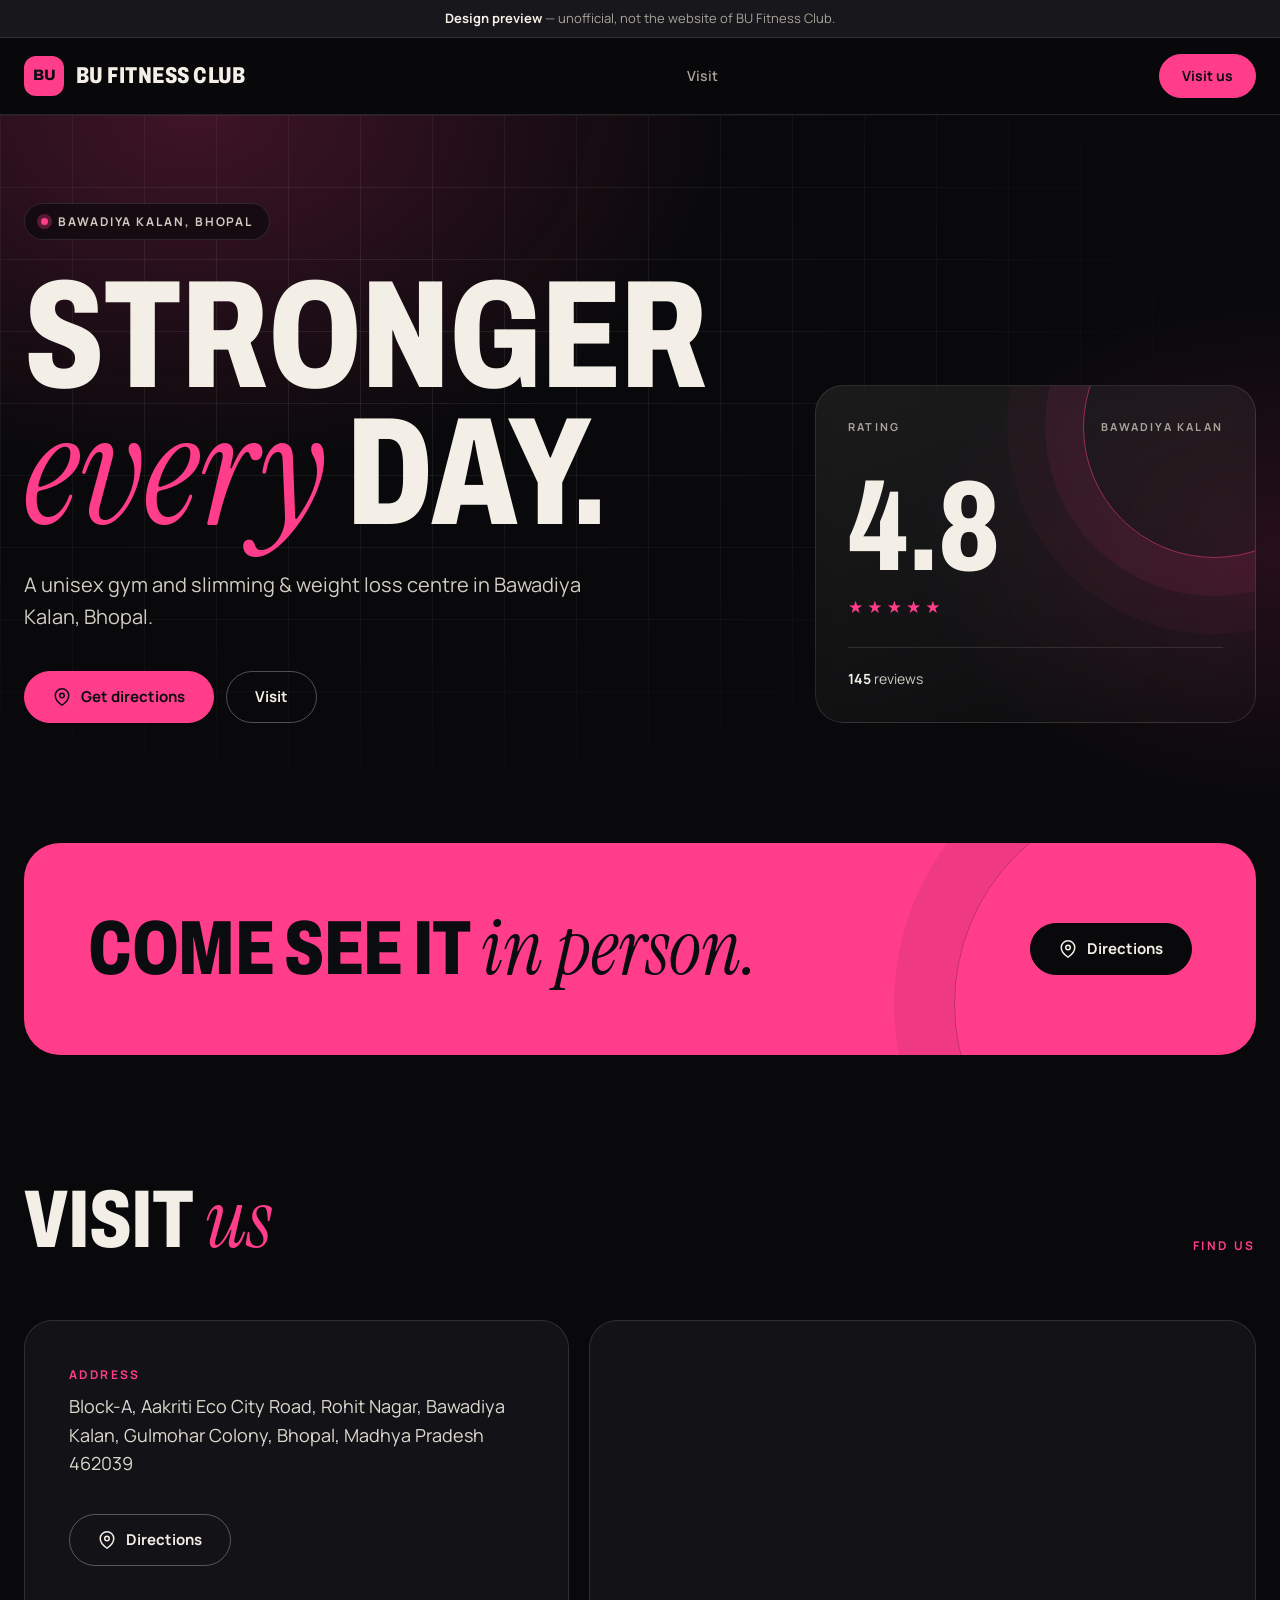
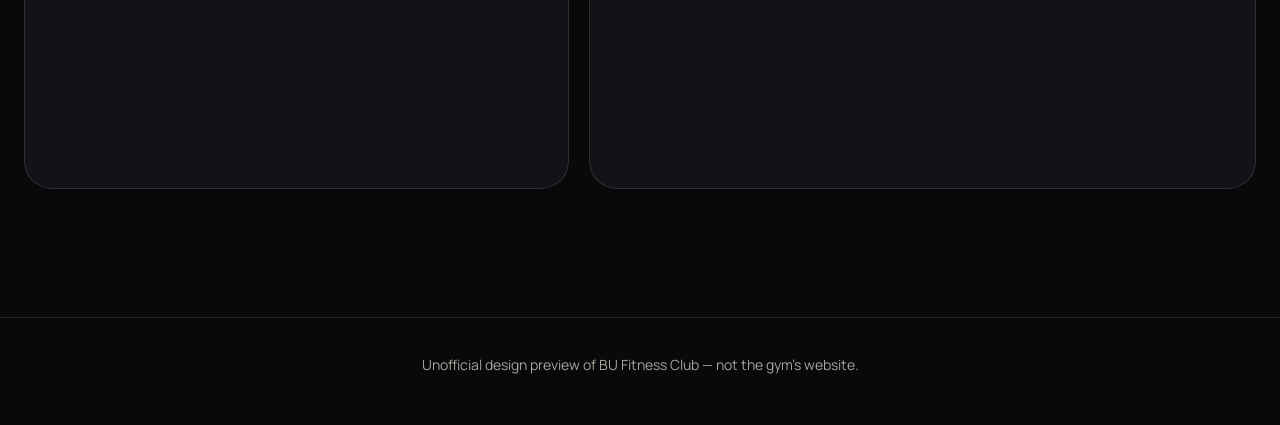
==== sites/bu-fitness-club/index.html @ 49f91fd2 "Premium v3 template ported from Claude Design; add BU Fitness, TRP Fitness, Torquehouse drafts; fix " ====
<!DOCTYPE html>
<html lang="en">
<head>
  <meta charset="UTF-8">
  <meta name="viewport" content="width=device-width, initial-scale=1.0">
  <title>BU Fitness Club | Design preview (unofficial)</title>
  <meta name="description" content="Unofficial design preview for BU Fitness Club, Bawadiya Kalan, Bhopal.">
  <meta name="robots" content="noindex, nofollow">
  <meta name="theme-color" content="#09090b">
  <meta property="og:type" content="website">
  <meta property="og:title" content="BU Fitness Club | Design preview (unofficial)">
  <meta property="og:description" content="Unofficial design preview for BU Fitness Club, Bawadiya Kalan, Bhopal.">
  <link rel="icon" href="data:image/svg+xml,%3Csvg%20xmlns%3D%22http%3A%2F%2Fwww.w3.org%2F2000%2Fsvg%22%20viewBox%3D%220%200%2064%2064%22%3E%3Crect%20width%3D%2264%22%20height%3D%2264%22%20rx%3D%2216%22%20fill%3D%22%23ff3d8b%22%2F%3E%3Ctext%20x%3D%2232%22%20y%3D%2242%22%20font-family%3D%22Arial%22%20font-weight%3D%22800%22%20font-size%3D%2226%22%20text-anchor%3D%22middle%22%20fill%3D%22%230b0c10%22%3EBU%3C%2Ftext%3E%3C%2Fsvg%3E">
  <link rel="preconnect" href="https://fonts.googleapis.com">
  <link rel="preconnect" href="https://fonts.gstatic.com" crossorigin>
  <link href="https://fonts.googleapis.com/css2?family=Archivo:wdth,wght@62..125,500..900&family=Instrument+Serif:ital@0;1&family=Manrope:wght@400;500;600;700&display=swap" rel="stylesheet">
  <link rel="stylesheet" href="assets/css/style.css">
  <style>:root{--accent:#ff3d8b;--accent-rgb:255,61,139;--on-accent:#0b0c10}</style>
  <script>document.documentElement.classList.add("js");setTimeout(function(){if(!window.__gymOk)document.documentElement.classList.add("reveal-all")},2500)</script>
</head>
<body>
  <a class="skip" href="#main">Skip to content</a>
  <div class="top">
  <div class="preview-bar"><strong>Design preview</strong> &mdash; unofficial, not the website of BU Fitness Club.</div>
  <header class="site-header">
    <div class="wrap nav">
      <a class="brand" href="#" aria-label="BU Fitness Club home"><span class="brand-mark">BU</span>BU Fitness Club</a>
      <button class="menu-btn" type="button" aria-label="Menu" aria-expanded="false" aria-controls="nav-links"><span></span></button>
      <nav id="nav-links" class="nav-links" aria-label="Main">
        <a href="#visit">Visit</a>
      </nav>
      <a class="btn sm nav-cta" href="#visit">Visit us</a>
    </div>
  </header>
  </div>

  <main id="main">
    <section class="hero">
      
      <div class="wrap hero-grid">
        <div>
          <span class="pill"><i></i>Bawadiya Kalan, Bhopal</span>
          <h1 class="disp h1">Stronger<br><em class="serif">every</em> day.</h1>
          <p class="lead">A unisex gym and slimming &amp; weight loss centre in Bawadiya Kalan, Bhopal.</p>
          <div class="cta">
            <a class="btn" target="_blank" rel="noopener" href="https://www.google.com/maps/search/?api=1&query=BU+Fitness+Club+Bawadiya+Kalan+Bhopal"><svg viewBox="0 0 24 24" fill="none" stroke="currentColor" stroke-width="2" stroke-linecap="round" stroke-linejoin="round" aria-hidden="true"><path d="M21 10c0 7-9 13-9 13s-9-6-9-13a9 9 0 0 1 18 0z"/><circle cx="12" cy="10" r="3"/></svg>Get directions</a>
            <a class="btn ghost" href="#visit">Visit</a>
          </div>
        </div>
        <aside class="pass reveal" aria-label="Rating"><div class="tag"><span>Rating</span><span>Bawadiya Kalan</span></div><div class="score">4.8</div><div class="stars" style="--p:96%" role="img" aria-label="Rated 4.8 out of 5">&#9733;&#9733;&#9733;&#9733;&#9733;</div><div class="meta"><span><b>145</b> reviews</span></div></aside>
      </div>
    </section>

    <section class="section" style="padding-top:0">
      <div class="wrap">
        <div class="cta-block reveal">
          <h2 class="disp">Come see it <em class="serif">in person.</em></h2>
          <div class="cta"><a class="btn dark" target="_blank" rel="noopener" href="https://www.google.com/maps/search/?api=1&query=BU+Fitness+Club+Bawadiya+Kalan+Bhopal"><svg viewBox="0 0 24 24" fill="none" stroke="currentColor" stroke-width="2" stroke-linecap="round" stroke-linejoin="round" aria-hidden="true"><path d="M21 10c0 7-9 13-9 13s-9-6-9-13a9 9 0 0 1 18 0z"/><circle cx="12" cy="10" r="3"/></svg>Directions</a></div>
        </div>
      </div>
    </section>

    <section id="visit" class="section" style="padding-top:0">
      <div class="wrap">
        <div class="sec-head reveal"><h2 class="disp h2">Visit <em class="serif">us</em></h2><span class="eyebrow">Find us</span></div>
        <div class="visit">
          <div class="info reveal">
            <dl>
              <div><dt>Address</dt><dd>Block-A, Aakriti Eco City Road, Rohit Nagar, Bawadiya Kalan, Gulmohar Colony, Bhopal, Madhya Pradesh 462039</dd></div>
            </dl>
            <div class="cta"><a class="btn ghost" target="_blank" rel="noopener" href="https://www.google.com/maps/search/?api=1&query=BU+Fitness+Club+Bawadiya+Kalan+Bhopal"><svg viewBox="0 0 24 24" fill="none" stroke="currentColor" stroke-width="2" stroke-linecap="round" stroke-linejoin="round" aria-hidden="true"><path d="M21 10c0 7-9 13-9 13s-9-6-9-13a9 9 0 0 1 18 0z"/><circle cx="12" cy="10" r="3"/></svg>Directions</a></div>
          </div>
          <div class="map reveal"><iframe title="Map to BU Fitness Club" src="https://www.google.com/maps?q=BU+Fitness+Club+Bawadiya+Kalan+Bhopal&output=embed" loading="lazy" referrerpolicy="no-referrer-when-downgrade" allowfullscreen></iframe></div>
        </div>
      </div>
    </section>
  </main>

  <footer>
    <div class="wrap">
      <p>Unofficial design preview of BU Fitness Club &mdash; not the gym&rsquo;s website.</p>
    </div>
  </footer>
  <div class="mobile-bar"><a class="btn" target="_blank" rel="noopener" href="https://www.google.com/maps/search/?api=1&query=BU+Fitness+Club+Bawadiya+Kalan+Bhopal"><svg viewBox="0 0 24 24" fill="none" stroke="currentColor" stroke-width="2" stroke-linecap="round" stroke-linejoin="round" aria-hidden="true"><path d="M21 10c0 7-9 13-9 13s-9-6-9-13a9 9 0 0 1 18 0z"/><circle cx="12" cy="10" r="3"/></svg>Get directions</a></div>
  <script src="assets/js/main.js"></script>
</body>
</html>
---- sites/bu-fitness-club/assets/css/style.css ----
/* Gym site template v3: premium dark editorial theme. Accent set per gym in index.html (--accent, --accent-rgb, --on-accent). */
:root{
  --bg:#09090b;--bg2:#0e0e11;--panel:#131317;--ink:#f3efe6;--mute:#a8a49a;--line:rgba(243,239,230,.12);
  --accent:#d6ff4a;--accent-rgb:214,255,74;--on-accent:#09090b;
}
*{box-sizing:border-box}
html{scroll-behavior:smooth;scroll-padding-top:128px;-webkit-text-size-adjust:100%}
body{margin:0;background:var(--bg);color:var(--ink);font-family:'Manrope',system-ui,-apple-system,'Segoe UI',Roboto,sans-serif;line-height:1.6;overflow-x:hidden;-webkit-font-smoothing:antialiased}
h1,h2,h3,p,ul,dl,dd{margin:0;padding:0}
ul{list-style:none}
img{max-width:100%;display:block}
a{color:inherit;text-decoration:none}
:focus-visible{outline:2px solid var(--accent);outline-offset:3px;border-radius:6px}
.wrap{width:min(1240px,100% - 48px);margin-inline:auto}
.skip{position:absolute;left:-999px;top:8px;background:var(--accent);color:var(--on-accent);padding:10px 16px;border-radius:10px;z-index:100;font-weight:700}
.skip:focus{left:12px}
.disp{font-family:'Archivo',Impact,sans-serif;font-stretch:72%;font-weight:800;text-transform:uppercase;letter-spacing:-.005em;line-height:.88}
.serif{font-family:'Instrument Serif',Georgia,serif;font-style:italic;font-weight:400;text-transform:none;letter-spacing:0}
.eyebrow{font-size:12px;font-weight:700;letter-spacing:.22em;text-transform:uppercase;color:var(--accent)}

/* buttons */
.btn{display:inline-flex;align-items:center;justify-content:center;gap:10px;min-height:52px;padding:0 28px;border-radius:999px;font-weight:700;font-size:15px;background:var(--accent);color:var(--on-accent);border:1px solid var(--accent);cursor:pointer;transition:transform .2s,box-shadow .2s,background .2s}
.btn:hover{transform:translateY(-2px);box-shadow:0 14px 40px -12px var(--accent)}
.btn.ghost{background:transparent;color:var(--ink);border-color:rgba(243,239,230,.3)}
.btn.ghost:hover{background:rgba(243,239,230,.08);box-shadow:none}
.btn.dark{background:#09090b;color:#f3efe6;border-color:#09090b}
.btn.dark:hover{box-shadow:0 14px 40px -12px #000}
.btn.sm{min-height:44px;padding:0 22px;font-size:14px}
.btn svg{width:18px;height:18px;flex:none}
.cta{display:flex;gap:12px;flex-wrap:wrap}

/* preview bar + header */
.preview-bar{background:#17171c;border-bottom:1px solid var(--line);text-align:center;font-size:13px;color:var(--mute);padding:8px 16px}
.preview-bar strong{color:var(--ink)}
.top{position:sticky;top:0;z-index:50}
.site-header{position:relative;background:rgba(9,9,11,.82);backdrop-filter:saturate(1.4) blur(14px);-webkit-backdrop-filter:saturate(1.4) blur(14px);border-bottom:1px solid var(--line)}
.nav{display:flex;align-items:center;justify-content:space-between;height:76px;gap:24px}
.brand{display:flex;align-items:center;gap:12px;font-family:'Archivo',Impact,sans-serif;font-stretch:75%;font-weight:800;text-transform:uppercase;font-size:23px;letter-spacing:.02em;line-height:1}
.brand-mark{width:40px;height:40px;border-radius:12px;background:var(--accent);color:var(--on-accent);display:grid;place-items:center;font-size:15px;letter-spacing:0;font-stretch:100%;flex:none}
.nav-links{display:flex;gap:34px;font-size:14px;font-weight:600;color:var(--mute)}
.nav-links a{transition:color .2s}.nav-links a:hover{color:var(--ink)}
.menu-btn{display:none;width:44px;height:44px;border:1px solid var(--line);background:var(--panel);color:var(--ink);border-radius:12px;cursor:pointer;place-items:center}
.menu-btn span,.menu-btn span::before,.menu-btn span::after{display:block;width:18px;height:2px;background:currentColor;border-radius:2px;position:relative;transition:transform .25s,opacity .25s}
.menu-btn span::before,.menu-btn span::after{content:"";position:absolute;left:0}
.menu-btn span::before{top:-6px}.menu-btn span::after{top:6px}
.menu-btn[aria-expanded="true"] span{background:transparent}
.menu-btn[aria-expanded="true"] span::before{transform:translateY(6px) rotate(45deg)}
.menu-btn[aria-expanded="true"] span::after{transform:translateY(-6px) rotate(-45deg)}

/* hero */
.hero{position:relative;overflow:hidden;padding:88px 0 120px;isolation:isolate}
.hero-img{position:absolute;inset:0;width:100%;height:100%;object-fit:cover;z-index:-3}
.hero::before{content:"";position:absolute;inset:0;z-index:-2;background:radial-gradient(60% 70% at 15% 0%,rgba(var(--accent-rgb),.22),transparent 70%),radial-gradient(40% 50% at 100% 60%,rgba(var(--accent-rgb),.12),transparent 70%)}
.hero.img::before{background:linear-gradient(180deg,rgba(9,9,11,.62) 0%,rgba(9,9,11,.8) 60%,var(--bg) 100%)}
.hero::after{content:"";position:absolute;inset:0;z-index:-1;background-image:linear-gradient(var(--line) 1px,transparent 1px),linear-gradient(90deg,var(--line) 1px,transparent 1px);background-size:72px 72px;-webkit-mask-image:radial-gradient(ellipse at 30% 30%,#000 10%,transparent 70%);mask-image:radial-gradient(ellipse at 30% 30%,#000 10%,transparent 70%);opacity:.7}
.hero.img::after{display:none}
.hero-grid{display:grid;grid-template-columns:1.25fr .75fr;gap:56px;align-items:end}
.hero-grid.one{grid-template-columns:minmax(0,1fr)}
.hero-grid>*,.about>*,.visit>*,.cta-block>*{min-width:0}
.pill{display:inline-flex;align-items:center;gap:10px;padding:8px 16px;border:1px solid var(--line);border-radius:999px;font-size:12px;font-weight:700;letter-spacing:.16em;text-transform:uppercase;color:#cfcbc1;background:rgba(9,9,11,.62);backdrop-filter:blur(8px)}
.pill i{width:7px;height:7px;border-radius:50%;background:var(--accent);box-shadow:0 0 0 4px rgba(var(--accent-rgb),.3)}
.h1{font-size:clamp(72px,12vw,176px);margin:28px 0 28px;max-width:8em}
.h1 em{color:var(--accent);font-size:1.02em}
.lead{font-size:20px;color:#d2cec4;max-width:30em;margin-bottom:38px}
.pass{position:relative;border:1px solid var(--line);border-radius:28px;padding:32px;background:linear-gradient(160deg,rgba(243,239,230,.08),rgba(243,239,230,.02));backdrop-filter:blur(10px);-webkit-backdrop-filter:blur(10px);overflow:hidden}
.pass::before{content:"";position:absolute;right:-90px;top:-90px;width:260px;height:260px;border-radius:50%;border:1px solid rgba(var(--accent-rgb),.55);box-shadow:0 0 0 38px rgba(var(--accent-rgb),.07),0 0 0 76px rgba(var(--accent-rgb),.04)}
.pass .tag{position:relative;display:flex;justify-content:space-between;gap:16px;font-size:11px;letter-spacing:.2em;text-transform:uppercase;color:var(--mute);font-weight:700}
.pass .score{position:relative;font-family:'Archivo',Impact,sans-serif;font-stretch:72%;font-weight:800;font-size:128px;line-height:.9;margin:34px 0 8px}
.pass .stars{position:relative;display:inline-block;background:linear-gradient(90deg,var(--accent) var(--p,100%),rgba(243,239,230,.22) var(--p,100%));-webkit-background-clip:text;background-clip:text;color:transparent;-webkit-text-fill-color:transparent;letter-spacing:.24em;font-size:17px}
.pass .meta{position:relative;margin-top:26px;padding-top:20px;border-top:1px solid var(--line);display:grid;gap:6px;font-size:14px;color:#cfcbc1}
.pass .meta b{color:var(--ink)}

/* sections */
.section{padding:128px 0}
.section.alt{background:var(--bg2);border-block:1px solid var(--line)}
.sec-head{display:flex;justify-content:space-between;align-items:end;gap:32px;margin-bottom:64px}
.h2{font-size:clamp(52px,6.4vw,92px)}
.h2 em{color:var(--accent)}
.about{display:grid;grid-template-columns:1.1fr .9fr;gap:80px;align-items:center}
.about.solo{grid-template-columns:1fr;max-width:900px}
.statement{font-family:'Instrument Serif',Georgia,serif;font-size:clamp(34px,3.6vw,52px);line-height:1.14;margin:20px 0 0}
.shot{width:100%;border-radius:24px;border:1px solid var(--line);object-fit:cover}
.shot.tall{aspect-ratio:4/5}
.list li{display:grid;grid-template-columns:90px 1.1fr 1.4fr 48px;align-items:center;gap:24px;padding:30px 0;border-top:1px solid var(--line);transition:padding .25s,background .25s}
.list li.nop{grid-template-columns:90px 1fr 48px}
.list li:last-child{border-bottom:1px solid var(--line)}
.list li:hover{padding-left:20px;background:linear-gradient(90deg,rgba(var(--accent-rgb),.1),transparent 60%)}
.list .no{font-family:'Archivo',Impact,sans-serif;font-stretch:72%;font-weight:700;color:var(--accent);font-size:20px}
.list h3{font-family:'Archivo',Impact,sans-serif;font-stretch:72%;font-weight:800;text-transform:uppercase;font-size:54px;line-height:.95}
.list p{color:var(--mute)}
.list .go{width:48px;height:48px;border-radius:50%;border:1px solid var(--line);display:grid;place-items:center}
.list li:hover .go{background:var(--accent);color:var(--on-accent);border-color:var(--accent)}
.list .go svg{width:18px;height:18px}
.bento{display:grid;grid-template-columns:repeat(12,1fr);grid-auto-rows:150px;gap:16px}
.bento figure{margin:0;overflow:hidden;border-radius:24px;border:1px solid var(--line);grid-column:span 4;grid-row:span 2}
.bento figure:nth-child(1){grid-column:span 7;grid-row:span 3}
.bento figure:nth-child(2){grid-column:span 5;grid-row:span 2}
.bento figure:nth-child(3){grid-column:span 5;grid-row:span 1}
.bento figure:nth-child(4){grid-column:span 4;grid-row:span 2}
.bento figure:nth-child(5){grid-column:span 8;grid-row:span 2}
.duo{display:grid;grid-template-columns:repeat(auto-fit,minmax(min(100%,420px),1fr));gap:16px}
.duo figure{margin:0;overflow:hidden;border-radius:24px;border:1px solid var(--line)}
.duo img{aspect-ratio:4/5;width:100%;object-fit:cover}
.bento img{width:100%;height:100%;object-fit:cover;transition:transform .6s}
.duo img{transition:transform .6s}
.bento figure:hover img,.duo figure:hover img{transform:scale(1.04)}
.cta-block{background:var(--accent);color:var(--on-accent);border-radius:36px;padding:72px 64px;display:grid;grid-template-columns:1.3fr .7fr;gap:40px;align-items:center;position:relative;overflow:hidden}
.cta-block::after{content:"";position:absolute;right:-120px;bottom:-160px;width:420px;height:420px;border-radius:50%;border:1px solid rgba(9,9,11,.25);box-shadow:0 0 0 60px rgba(9,9,11,.06)}
.cta-block h2{font-size:clamp(48px,6vw,88px)}
.cta-block .cta{justify-content:flex-end;position:relative;z-index:1}
.cta-block .btn.ghost{color:var(--on-accent);border-color:rgba(9,9,11,.4)}
.cta-block .btn.ghost:hover{background:rgba(9,9,11,.08)}
.visit{display:grid;grid-template-columns:.9fr 1.1fr;gap:20px}
.info{border:1px solid var(--line);border-radius:28px;padding:44px;background:var(--panel)}
.info dl{display:grid;gap:30px}
.info dt{font-size:12px;letter-spacing:.2em;text-transform:uppercase;color:var(--accent);font-weight:700;margin-bottom:8px}
.info dd{font-size:18px;color:#ddd9cf}
.info a.link{border-bottom:1px solid rgba(var(--accent-rgb),.6)}
.hours{display:grid;gap:8px}
.hours li{display:flex;justify-content:space-between;gap:16px;border-bottom:1px dashed var(--line);padding-bottom:8px;font-size:17px}
.hours li span:last-child{text-align:right;white-space:nowrap}
.info .cta{margin-top:36px}
.map{border-radius:28px;overflow:hidden;border:1px solid var(--line);min-height:460px;background:var(--panel)}
.map iframe{width:100%;height:100%;min-height:460px;border:0;filter:invert(.92) hue-rotate(180deg) saturate(.7) contrast(.9)}
footer{border-top:1px solid var(--line);padding:36px 0 48px;color:var(--mute);font-size:14px;text-align:center}
footer p+p{margin-top:4px}
.mobile-bar{display:none}

/* reveal */
.js .reveal{opacity:0;transform:translateY(26px);transition:opacity .8s ease,transform .8s ease}
.js .reveal.in{opacity:1;transform:none}
.js.reveal-all .reveal{opacity:1!important;transform:none!important;transition:none!important}

@media(max-width:900px){
  html{scroll-padding-top:110px;scroll-padding-bottom:96px}
  .menu-btn{display:grid;margin-left:auto}
  .nav-cta{display:none}
  .nav-links{position:absolute;left:0;right:0;top:76px;flex-direction:column;gap:0;background:rgba(9,9,11,.98);border-bottom:1px solid var(--line);padding:8px 24px 18px;opacity:0;transform:translateY(-8px);pointer-events:none;visibility:hidden;transition:opacity .25s,transform .25s,visibility 0s .25s}
  .nav-links.open{opacity:1;transform:none;pointer-events:auto;visibility:visible;transition:opacity .25s,transform .25s,visibility 0s}
  .nav-links a{padding:15px 0;border-bottom:1px solid var(--line);font-size:17px;color:var(--ink)}
  .hero{padding:48px 0 72px}
  .hero-grid{grid-template-columns:minmax(0,1fr);gap:40px}
  .h1{font-size:clamp(52px,18.5vw,120px)}
  .lead{font-size:17px}
  .pass .score{font-size:104px}
  .section{padding:80px 0}
  .sec-head{flex-direction:column;align-items:flex-start;gap:14px;margin-bottom:40px}
  .about{grid-template-columns:minmax(0,1fr);gap:40px}
  .list li{grid-template-columns:44px 1fr 40px;gap:14px;padding:22px 0}
  .list li p{display:none}
  .list h3{font-size:38px}
  .list .go{width:40px;height:40px}
  .bento{grid-template-columns:1fr 1fr;grid-auto-rows:150px}
  .bento figure:nth-child(n){grid-column:span 1;grid-row:span 1}
  .bento figure:nth-child(1){grid-column:span 2;grid-row:span 2}
  .bento figure:nth-child(5){grid-column:span 2}
  .cta-block{grid-template-columns:minmax(0,1fr);padding:44px 28px;border-radius:28px}
  .cta-block .cta{justify-content:flex-start}
  .visit{grid-template-columns:minmax(0,1fr)}
  .info{padding:28px}
  .map,.map iframe{min-height:320px}
  .mobile-bar{display:flex;position:fixed;left:12px;right:12px;bottom:12px;z-index:60;gap:8px;padding:8px;border-radius:20px;background:rgba(19,19,23,.92);backdrop-filter:blur(14px);-webkit-backdrop-filter:blur(14px);border:1px solid var(--line);box-shadow:0 12px 40px rgba(0,0,0,.5)}
  .mobile-bar .btn{flex:1;min-height:46px;padding:0 12px}
  body{padding-bottom:88px}
}
@media(max-width:520px){
  .cta .btn{flex:1 1 100%}
  .info .cta{display:grid;grid-template-columns:1fr 1fr}
  .info .cta .btn:first-child:nth-last-child(1){grid-column:1/-1}
  .hours li{flex-wrap:wrap;gap:2px 16px}
}
@media(prefers-reduced-motion:reduce){
  html{scroll-behavior:auto}
  .js .reveal{opacity:1;transform:none;transition:none}
  .btn,.list li,.bento img,.duo img{transition:none}
}
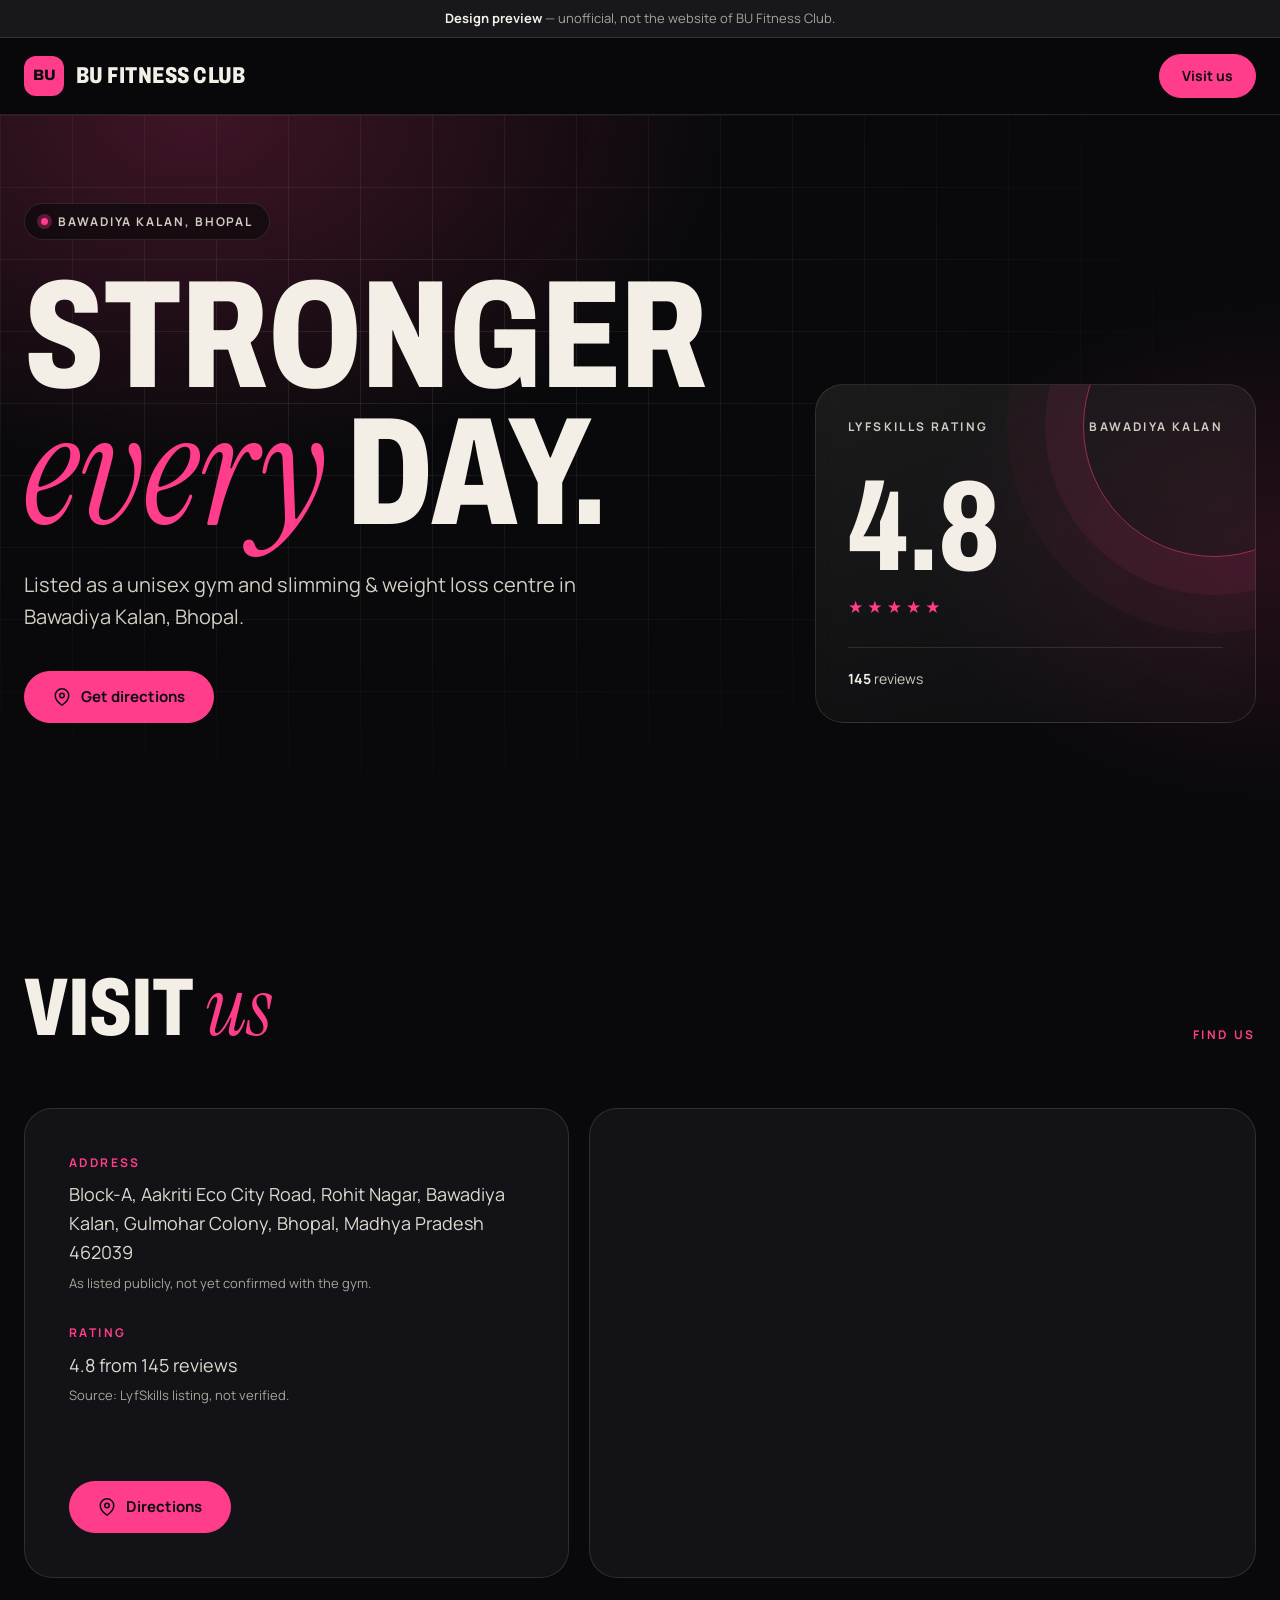
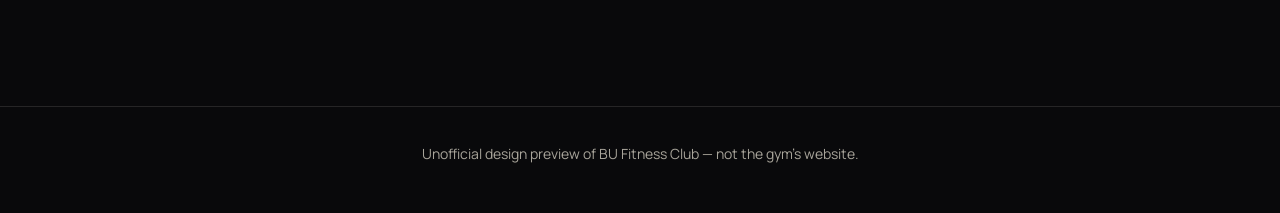
==== commit 081aefad: "Apply v3 review fixes: mobile layout, sticky header offsets, honest labels, a11y, sparse-page layout" ====
--- a/sites/bu-fitness-club/index.html
+++ b/sites/bu-fitness-club/index.html
@@ -21,14 +21,11 @@
 <body>
   <a class="skip" href="#main">Skip to content</a>
   <div class="top">
-  <div class="preview-bar"><strong>Design preview</strong> &mdash; unofficial, not the website of BU Fitness Club.</div>
+  <div class="preview-bar" role="region" aria-label="Design preview notice"><strong>Design preview</strong><span class="pb-long"> &mdash; unofficial, not the website of BU Fitness Club.</span><span class="pb-short"> &middot; unofficial</span></div>
   <header class="site-header">
-    <div class="wrap nav">
-      <a class="brand" href="#" aria-label="BU Fitness Club home"><span class="brand-mark">BU</span>BU Fitness Club</a>
-      <button class="menu-btn" type="button" aria-label="Menu" aria-expanded="false" aria-controls="nav-links"><span></span></button>
-      <nav id="nav-links" class="nav-links" aria-label="Main">
-        <a href="#visit">Visit</a>
-      </nav>
+    <div class="wrap nav nomenu">
+      <a class="brand" href="#" aria-label="BU Fitness Club home"><span class="brand-mark">BU</span><span class="brand-name">BU Fitness Club</span></a>
+      
       <a class="btn sm nav-cta" href="#visit">Visit us</a>
     </div>
   </header>
@@ -40,35 +37,27 @@
       <div class="wrap hero-grid">
         <div>
           <span class="pill"><i></i>Bawadiya Kalan, Bhopal</span>
-          <h1 class="disp h1">Stronger<br><em class="serif">every</em> day.</h1>
-          <p class="lead">A unisex gym and slimming &amp; weight loss centre in Bawadiya Kalan, Bhopal.</p>
+          <h1 class="disp h1"><span class="sr">BU Fitness Club: </span>Stronger<br><em class="serif">every</em> day.</h1>
+          <p class="lead">Listed as a unisex gym and slimming &amp; weight loss centre in Bawadiya Kalan, Bhopal.</p>
           <div class="cta">
             <a class="btn" target="_blank" rel="noopener" href="https://www.google.com/maps/search/?api=1&query=BU+Fitness+Club+Bawadiya+Kalan+Bhopal"><svg viewBox="0 0 24 24" fill="none" stroke="currentColor" stroke-width="2" stroke-linecap="round" stroke-linejoin="round" aria-hidden="true"><path d="M21 10c0 7-9 13-9 13s-9-6-9-13a9 9 0 0 1 18 0z"/><circle cx="12" cy="10" r="3"/></svg>Get directions</a>
-            <a class="btn ghost" href="#visit">Visit</a>
+            
           </div>
         </div>
-        <aside class="pass reveal" aria-label="Rating"><div class="tag"><span>Rating</span><span>Bawadiya Kalan</span></div><div class="score">4.8</div><div class="stars" style="--p:96%" role="img" aria-label="Rated 4.8 out of 5">&#9733;&#9733;&#9733;&#9733;&#9733;</div><div class="meta"><span><b>145</b> reviews</span></div></aside>
+        <aside class="pass reveal" aria-label="Rating"><div class="tag"><span>LyfSkills rating</span><span>Bawadiya Kalan</span></div><div class="score">4.8</div><div class="stars" style="--p:96%" role="img" aria-label="Rated 4.8 out of 5">&#9733;&#9733;&#9733;&#9733;&#9733;</div><div class="meta"><span><b>145</b> reviews</span></div></aside>
       </div>
     </section>
 
-    <section class="section" style="padding-top:0">
-      <div class="wrap">
-        <div class="cta-block reveal">
-          <h2 class="disp">Come see it <em class="serif">in person.</em></h2>
-          <div class="cta"><a class="btn dark" target="_blank" rel="noopener" href="https://www.google.com/maps/search/?api=1&query=BU+Fitness+Club+Bawadiya+Kalan+Bhopal"><svg viewBox="0 0 24 24" fill="none" stroke="currentColor" stroke-width="2" stroke-linecap="round" stroke-linejoin="round" aria-hidden="true"><path d="M21 10c0 7-9 13-9 13s-9-6-9-13a9 9 0 0 1 18 0z"/><circle cx="12" cy="10" r="3"/></svg>Directions</a></div>
-        </div>
-      </div>
-    </section>
-
-    <section id="visit" class="section" style="padding-top:0">
+    <section id="visit" class="section">
       <div class="wrap">
         <div class="sec-head reveal"><h2 class="disp h2">Visit <em class="serif">us</em></h2><span class="eyebrow">Find us</span></div>
         <div class="visit">
           <div class="info reveal">
             <dl>
-              <div><dt>Address</dt><dd>Block-A, Aakriti Eco City Road, Rohit Nagar, Bawadiya Kalan, Gulmohar Colony, Bhopal, Madhya Pradesh 462039</dd></div>
+              <div><dt>Address</dt><dd>Block-A, Aakriti Eco City Road, Rohit Nagar, Bawadiya Kalan, Gulmohar Colony, Bhopal, Madhya Pradesh 462039<span class="note">As listed publicly, not yet confirmed with the gym.</span></dd></div>
+              <div><dt>Rating</dt><dd>4.8 from 145 reviews<span class="note">Source: LyfSkills listing, not verified.</span></dd></div>
             </dl>
-            <div class="cta"><a class="btn ghost" target="_blank" rel="noopener" href="https://www.google.com/maps/search/?api=1&query=BU+Fitness+Club+Bawadiya+Kalan+Bhopal"><svg viewBox="0 0 24 24" fill="none" stroke="currentColor" stroke-width="2" stroke-linecap="round" stroke-linejoin="round" aria-hidden="true"><path d="M21 10c0 7-9 13-9 13s-9-6-9-13a9 9 0 0 1 18 0z"/><circle cx="12" cy="10" r="3"/></svg>Directions</a></div>
+            <div class="cta"><a class="btn" target="_blank" rel="noopener" href="https://www.google.com/maps/search/?api=1&query=BU+Fitness+Club+Bawadiya+Kalan+Bhopal"><svg viewBox="0 0 24 24" fill="none" stroke="currentColor" stroke-width="2" stroke-linecap="round" stroke-linejoin="round" aria-hidden="true"><path d="M21 10c0 7-9 13-9 13s-9-6-9-13a9 9 0 0 1 18 0z"/><circle cx="12" cy="10" r="3"/></svg>Directions</a></div>
           </div>
           <div class="map reveal"><iframe title="Map to BU Fitness Club" src="https://www.google.com/maps?q=BU+Fitness+Club+Bawadiya+Kalan+Bhopal&output=embed" loading="lazy" referrerpolicy="no-referrer-when-downgrade" allowfullscreen></iframe></div>
         </div>
@@ -81,7 +70,7 @@
       <p>Unofficial design preview of BU Fitness Club &mdash; not the gym&rsquo;s website.</p>
     </div>
   </footer>
-  <div class="mobile-bar"><a class="btn" target="_blank" rel="noopener" href="https://www.google.com/maps/search/?api=1&query=BU+Fitness+Club+Bawadiya+Kalan+Bhopal"><svg viewBox="0 0 24 24" fill="none" stroke="currentColor" stroke-width="2" stroke-linecap="round" stroke-linejoin="round" aria-hidden="true"><path d="M21 10c0 7-9 13-9 13s-9-6-9-13a9 9 0 0 1 18 0z"/><circle cx="12" cy="10" r="3"/></svg>Get directions</a></div>
+  <nav class="mobile-bar" aria-label="Quick contact"><a class="btn" target="_blank" rel="noopener" href="https://www.google.com/maps/search/?api=1&query=BU+Fitness+Club+Bawadiya+Kalan+Bhopal"><svg viewBox="0 0 24 24" fill="none" stroke="currentColor" stroke-width="2" stroke-linecap="round" stroke-linejoin="round" aria-hidden="true"><path d="M21 10c0 7-9 13-9 13s-9-6-9-13a9 9 0 0 1 18 0z"/><circle cx="12" cy="10" r="3"/></svg>Get directions</a></nav>
   <script src="assets/js/main.js"></script>
 </body>
 </html>
--- a/sites/bu-fitness-club/assets/css/style.css
+++ b/sites/bu-fitness-club/assets/css/style.css
@@ -14,6 +14,7 @@
 .wrap{width:min(1240px,100% - 48px);margin-inline:auto}
 .skip{position:absolute;left:-999px;top:8px;background:var(--accent);color:var(--on-accent);padding:10px 16px;border-radius:10px;z-index:100;font-weight:700}
 .skip:focus{left:12px}
+.sr{position:absolute;width:1px;height:1px;overflow:hidden;clip:rect(0 0 0 0);white-space:nowrap}
 .disp{font-family:'Archivo',Impact,sans-serif;font-stretch:72%;font-weight:800;text-transform:uppercase;letter-spacing:-.005em;line-height:.88}
 .serif{font-family:'Instrument Serif',Georgia,serif;font-style:italic;font-weight:400;text-transform:none;letter-spacing:0}
 .eyebrow{font-size:12px;font-weight:700;letter-spacing:.22em;text-transform:uppercase;color:var(--accent)}
@@ -32,14 +33,16 @@
 /* preview bar + header */
 .preview-bar{background:#17171c;border-bottom:1px solid var(--line);text-align:center;font-size:13px;color:var(--mute);padding:8px 16px}
 .preview-bar strong{color:var(--ink)}
+.pb-short{display:none}
 .top{position:sticky;top:0;z-index:50}
 .site-header{position:relative;background:rgba(9,9,11,.82);backdrop-filter:saturate(1.4) blur(14px);-webkit-backdrop-filter:saturate(1.4) blur(14px);border-bottom:1px solid var(--line)}
-.nav{display:flex;align-items:center;justify-content:space-between;height:76px;gap:24px}
-.brand{display:flex;align-items:center;gap:12px;font-family:'Archivo',Impact,sans-serif;font-stretch:75%;font-weight:800;text-transform:uppercase;font-size:23px;letter-spacing:.02em;line-height:1}
+.nav{display:flex;align-items:center;justify-content:space-between;min-height:76px;gap:24px}
+.nav.nomenu{justify-content:space-between}
+.brand{display:flex;align-items:center;gap:12px;font-family:'Archivo',Impact,sans-serif;font-stretch:75%;font-weight:800;text-transform:uppercase;font-size:23px;letter-spacing:.02em;line-height:1;min-width:0}
 .brand-mark{width:40px;height:40px;border-radius:12px;background:var(--accent);color:var(--on-accent);display:grid;place-items:center;font-size:15px;letter-spacing:0;font-stretch:100%;flex:none}
 .nav-links{display:flex;gap:34px;font-size:14px;font-weight:600;color:var(--mute)}
 .nav-links a{transition:color .2s}.nav-links a:hover{color:var(--ink)}
-.menu-btn{display:none;width:44px;height:44px;border:1px solid var(--line);background:var(--panel);color:var(--ink);border-radius:12px;cursor:pointer;place-items:center}
+.menu-btn{flex:none;display:none;width:44px;height:44px;border:1px solid var(--line);background:var(--panel);color:var(--ink);border-radius:12px;cursor:pointer;place-items:center}
 .menu-btn span,.menu-btn span::before,.menu-btn span::after{display:block;width:18px;height:2px;background:currentColor;border-radius:2px;position:relative;transition:transform .25s,opacity .25s}
 .menu-btn span::before,.menu-btn span::after{content:"";position:absolute;left:0}
 .menu-btn span::before{top:-6px}.menu-btn span::after{top:6px}
@@ -64,7 +67,8 @@
 .lead{font-size:20px;color:#d2cec4;max-width:30em;margin-bottom:38px}
 .pass{position:relative;border:1px solid var(--line);border-radius:28px;padding:32px;background:linear-gradient(160deg,rgba(243,239,230,.08),rgba(243,239,230,.02));backdrop-filter:blur(10px);-webkit-backdrop-filter:blur(10px);overflow:hidden}
 .pass::before{content:"";position:absolute;right:-90px;top:-90px;width:260px;height:260px;border-radius:50%;border:1px solid rgba(var(--accent-rgb),.55);box-shadow:0 0 0 38px rgba(var(--accent-rgb),.07),0 0 0 76px rgba(var(--accent-rgb),.04)}
-.pass .tag{position:relative;display:flex;justify-content:space-between;gap:16px;font-size:11px;letter-spacing:.2em;text-transform:uppercase;color:var(--mute);font-weight:700}
+.pass .tag{position:relative;display:flex;justify-content:space-between;gap:16px;font-size:12px;letter-spacing:.2em;text-transform:uppercase;color:#cfcbc1;font-weight:700}
+.hero.img .pass{background:linear-gradient(160deg,rgba(9,9,11,.62),rgba(9,9,11,.4))}
 .pass .score{position:relative;font-family:'Archivo',Impact,sans-serif;font-stretch:72%;font-weight:800;font-size:128px;line-height:.9;margin:34px 0 8px}
 .pass .stars{position:relative;display:inline-block;background:linear-gradient(90deg,var(--accent) var(--p,100%),rgba(243,239,230,.22) var(--p,100%));-webkit-background-clip:text;background-clip:text;color:transparent;-webkit-text-fill-color:transparent;letter-spacing:.24em;font-size:17px}
 .pass .meta{position:relative;margin-top:26px;padding-top:20px;border-top:1px solid var(--line);display:grid;gap:6px;font-size:14px;color:#cfcbc1}
@@ -73,6 +77,8 @@
 /* sections */
 .section{padding:128px 0}
 .section.alt{background:var(--bg2);border-block:1px solid var(--line)}
+.section + .section:not(.alt){padding-top:0}
+.section.alt + .section:not(.alt){padding-top:96px}
 .sec-head{display:flex;justify-content:space-between;align-items:end;gap:32px;margin-bottom:64px}
 .h2{font-size:clamp(52px,6.4vw,92px)}
 .h2 em{color:var(--accent)}
@@ -81,15 +87,14 @@
 .statement{font-family:'Instrument Serif',Georgia,serif;font-size:clamp(34px,3.6vw,52px);line-height:1.14;margin:20px 0 0}
 .shot{width:100%;border-radius:24px;border:1px solid var(--line);object-fit:cover}
 .shot.tall{aspect-ratio:4/5}
-.list li{display:grid;grid-template-columns:90px 1.1fr 1.4fr 48px;align-items:center;gap:24px;padding:30px 0;border-top:1px solid var(--line);transition:padding .25s,background .25s}
-.list li.nop{grid-template-columns:90px 1fr 48px}
+.list li{display:grid;grid-template-columns:90px minmax(0,1.6fr) minmax(0,1fr) 48px;align-items:center;gap:24px;padding:30px 0;border-top:1px solid var(--line);transition:padding .25s,background .25s}
+.list li.nop{grid-template-columns:90px minmax(0,1fr) 48px}
 .list li:last-child{border-bottom:1px solid var(--line)}
-.list li:hover{padding-left:20px;background:linear-gradient(90deg,rgba(var(--accent-rgb),.1),transparent 60%)}
+@media(hover:hover){.list li:hover{padding-left:20px;background:linear-gradient(90deg,rgba(var(--accent-rgb),.1),transparent 60%)}.list li:hover .go{background:var(--accent);color:var(--on-accent);border-color:var(--accent)}}
 .list .no{font-family:'Archivo',Impact,sans-serif;font-stretch:72%;font-weight:700;color:var(--accent);font-size:20px}
-.list h3{font-family:'Archivo',Impact,sans-serif;font-stretch:72%;font-weight:800;text-transform:uppercase;font-size:54px;line-height:.95}
+.list h3{font-family:'Archivo',Impact,sans-serif;font-stretch:72%;font-weight:800;text-transform:uppercase;font-size:clamp(38px,4vw,54px);line-height:.95;overflow-wrap:anywhere}
 .list p{color:var(--mute)}
-.list .go{width:48px;height:48px;border-radius:50%;border:1px solid var(--line);display:grid;place-items:center}
-.list li:hover .go{background:var(--accent);color:var(--on-accent);border-color:var(--accent)}
+.list .go{width:48px;height:48px;color:var(--ink);border-radius:50%;border:1px solid var(--line);display:grid;place-items:center}
 .list .go svg{width:18px;height:18px}
 .bento{display:grid;grid-template-columns:repeat(12,1fr);grid-auto-rows:150px;gap:16px}
 .bento figure{margin:0;overflow:hidden;border-radius:24px;border:1px solid var(--line);grid-column:span 4;grid-row:span 2}
@@ -103,15 +108,19 @@
 .duo img{aspect-ratio:4/5;width:100%;object-fit:cover}
 .bento img{width:100%;height:100%;object-fit:cover;transition:transform .6s}
 .duo img{transition:transform .6s}
-.bento figure:hover img,.duo figure:hover img{transform:scale(1.04)}
-.cta-block{background:var(--accent);color:var(--on-accent);border-radius:36px;padding:72px 64px;display:grid;grid-template-columns:1.3fr .7fr;gap:40px;align-items:center;position:relative;overflow:hidden}
+@media(hover:hover){.bento figure:hover img,.duo figure:hover img{transform:scale(1.04)}}
+.cta-block{background:var(--accent);color:var(--on-accent);border-radius:36px;padding:72px 64px;display:grid;grid-template-columns:minmax(0,1fr) auto;gap:40px;align-items:center;position:relative;overflow:hidden}
 .cta-block::after{content:"";position:absolute;right:-120px;bottom:-160px;width:420px;height:420px;border-radius:50%;border:1px solid rgba(9,9,11,.25);box-shadow:0 0 0 60px rgba(9,9,11,.06)}
-.cta-block h2{font-size:clamp(48px,6vw,88px)}
-.cta-block .cta{justify-content:flex-end;position:relative;z-index:1}
+.cta-block>*{position:relative;z-index:1}
+.cta-block h2{font-size:clamp(48px,6vw,88px);text-wrap:balance}
+.cta-block h2 .serif{white-space:nowrap}
+.cta-block :focus-visible{outline-color:var(--on-accent)}
+.cta-block .cta{justify-content:flex-end;flex-wrap:nowrap}
 .cta-block .btn.ghost{color:var(--on-accent);border-color:rgba(9,9,11,.4)}
 .cta-block .btn.ghost:hover{background:rgba(9,9,11,.08)}
 .visit{display:grid;grid-template-columns:.9fr 1.1fr;gap:20px}
-.info{border:1px solid var(--line);border-radius:28px;padding:44px;background:var(--panel)}
+.info{display:flex;flex-direction:column;border:1px solid var(--line);border-radius:28px;padding:44px;background:var(--panel)}
+.info .note{display:block;margin-top:6px;font-size:13px;color:var(--mute)}
 .info dl{display:grid;gap:30px}
 .info dt{font-size:12px;letter-spacing:.2em;text-transform:uppercase;color:var(--accent);font-weight:700;margin-bottom:8px}
 .info dd{font-size:18px;color:#ddd9cf}
@@ -119,23 +128,28 @@
 .hours{display:grid;gap:8px}
 .hours li{display:flex;justify-content:space-between;gap:16px;border-bottom:1px dashed var(--line);padding-bottom:8px;font-size:17px}
 .hours li span:last-child{text-align:right;white-space:nowrap}
-.info .cta{margin-top:36px}
+.info .cta{margin-top:auto;padding-top:36px}
 .map{border-radius:28px;overflow:hidden;border:1px solid var(--line);min-height:460px;background:var(--panel)}
 .map iframe{width:100%;height:100%;min-height:460px;border:0;filter:invert(.92) hue-rotate(180deg) saturate(.7) contrast(.9)}
 footer{border-top:1px solid var(--line);padding:36px 0 48px;color:var(--mute);font-size:14px;text-align:center}
 footer p+p{margin-top:4px}
 .mobile-bar{display:none}
+.bar-hidden .mobile-bar{transform:translateY(160%);opacity:0;pointer-events:none}
 
 /* reveal */
 .js .reveal{opacity:0;transform:translateY(26px);transition:opacity .8s ease,transform .8s ease}
 .js .reveal.in{opacity:1;transform:none}
+.js .list li.reveal{transition:opacity .8s ease,transform .8s ease,padding .25s,background .25s}
 .js.reveal-all .reveal{opacity:1!important;transform:none!important;transition:none!important}
 
 @media(max-width:900px){
-  html{scroll-padding-top:110px;scroll-padding-bottom:96px}
+  html{scroll-padding-top:136px;scroll-padding-bottom:96px}
   .menu-btn{display:grid;margin-left:auto}
   .nav-cta{display:none}
-  .nav-links{position:absolute;left:0;right:0;top:76px;flex-direction:column;gap:0;background:rgba(9,9,11,.98);border-bottom:1px solid var(--line);padding:8px 24px 18px;opacity:0;transform:translateY(-8px);pointer-events:none;visibility:hidden;transition:opacity .25s,transform .25s,visibility 0s .25s}
+  .nomenu .nav-cta{display:inline-flex}
+  .brand{font-size:clamp(17px,5.2vw,23px)}
+  .pb-long{display:none}.pb-short{display:inline}
+  .nav-links{position:absolute;left:0;right:0;top:76px;flex-direction:column;gap:0;background:rgba(9,9,11,.98);border-bottom:1px solid var(--line);padding:8px 24px 18px;max-height:calc(100dvh - 190px);overflow:auto;opacity:0;transform:translateY(-8px);pointer-events:none;visibility:hidden;transition:opacity .25s,transform .25s,visibility 0s .25s}
   .nav-links.open{opacity:1;transform:none;pointer-events:auto;visibility:visible;transition:opacity .25s,transform .25s,visibility 0s}
   .nav-links a{padding:15px 0;border-bottom:1px solid var(--line);font-size:17px;color:var(--ink)}
   .hero{padding:48px 0 72px}
@@ -146,8 +160,8 @@
   .section{padding:80px 0}
   .sec-head{flex-direction:column;align-items:flex-start;gap:14px;margin-bottom:40px}
   .about{grid-template-columns:minmax(0,1fr);gap:40px}
-  .list li{grid-template-columns:44px 1fr 40px;gap:14px;padding:22px 0}
-  .list li p{display:none}
+  .list li{grid-template-columns:44px minmax(0,1fr) minmax(0,1fr) 40px;gap:14px;padding:22px 0}
+  .list li.nop{grid-template-columns:44px minmax(0,1fr) 40px}
   .list h3{font-size:38px}
   .list .go{width:40px;height:40px}
   .bento{grid-template-columns:1fr 1fr;grid-auto-rows:150px}
@@ -155,7 +169,8 @@
   .bento figure:nth-child(1){grid-column:span 2;grid-row:span 2}
   .bento figure:nth-child(5){grid-column:span 2}
   .cta-block{grid-template-columns:minmax(0,1fr);padding:44px 28px;border-radius:28px}
-  .cta-block .cta{justify-content:flex-start}
+  .cta-block .cta{justify-content:flex-start;flex-wrap:wrap}
+  .cta-block::after{right:-220px;bottom:-260px}
   .visit{grid-template-columns:minmax(0,1fr)}
   .info{padding:28px}
   .map,.map iframe{min-height:320px}
@@ -165,12 +180,17 @@
 }
 @media(max-width:520px){
   .cta .btn{flex:1 1 100%}
-  .info .cta{display:grid;grid-template-columns:1fr 1fr}
-  .info .cta .btn:first-child:nth-last-child(1){grid-column:1/-1}
+  .info .cta{display:grid;grid-template-columns:repeat(2,minmax(0,1fr))}
+  .info .cta .btn{padding:0 14px}
+  .info .cta .btn:last-child{grid-column:1/-1}
+  .list li{grid-template-columns:44px minmax(0,1fr) 40px}
+  .list li p{display:none}
   .hours li{flex-wrap:wrap;gap:2px 16px}
 }
+@media(max-height:500px){.top{position:static}.mobile-bar{display:none}}
 @media(prefers-reduced-motion:reduce){
   html{scroll-behavior:auto}
+  .nav-links,.nav-links a,.menu-btn span,.menu-btn span::before,.menu-btn span::after,.mobile-bar{transition:none}
   .js .reveal{opacity:1;transform:none;transition:none}
   .btn,.list li,.bento img,.duo img{transition:none}
 }
